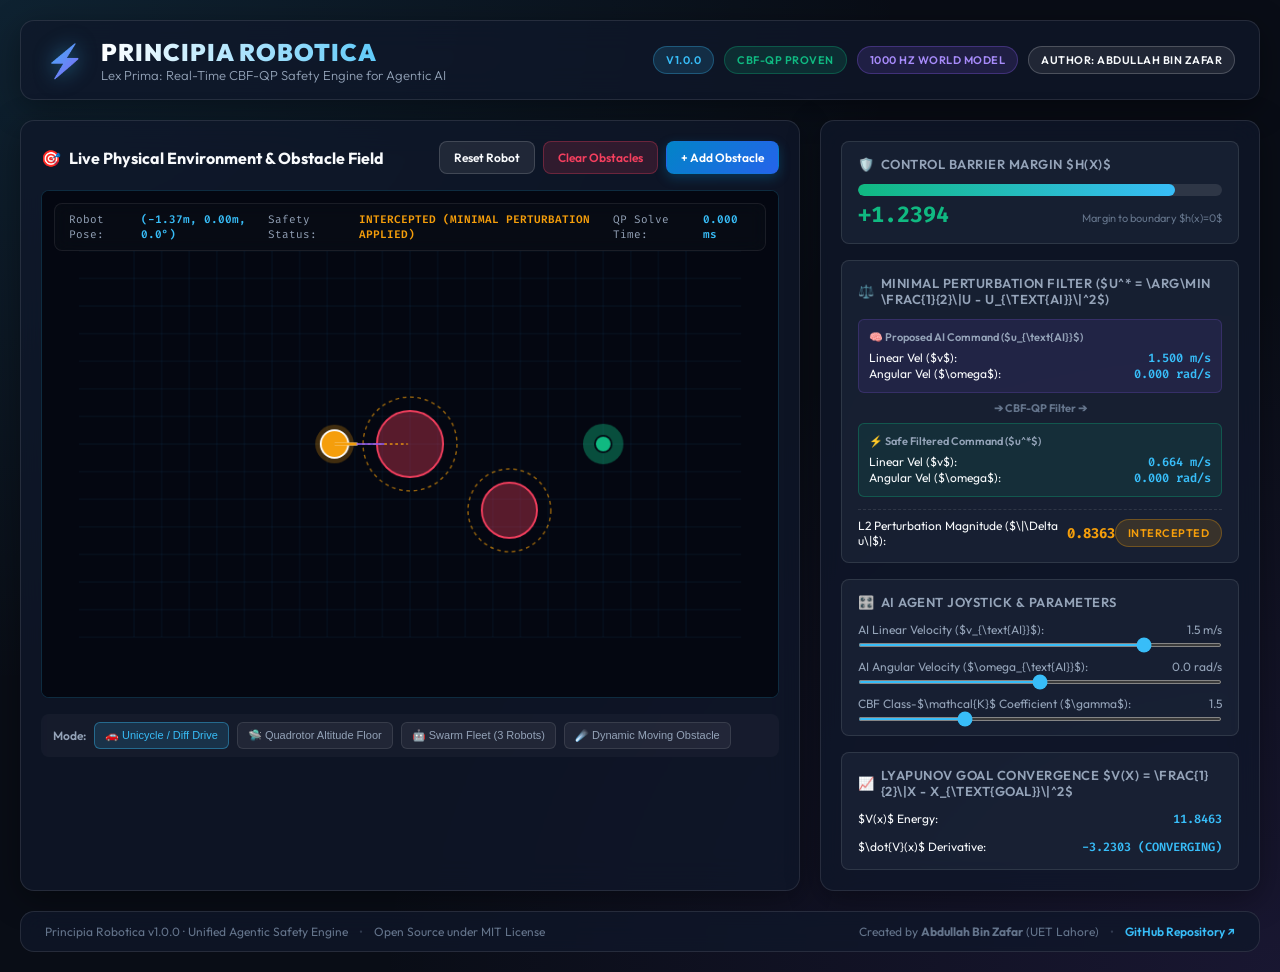
==== index.html @ 6daa2369 "feat: Build PyPI wheel & sdist packages (principia_robotica v1.0.0) + add GitHub Pages root visualiz" ====
<!DOCTYPE html>
<html lang="en">
<head>
    <meta charset="UTF-8">
    <meta name="viewport" content="width=device-width, initial-scale=1.0">
    <title>Principia Robotica — World's First Deterministic Safety Gateway for Embodied AI</title>
    <meta name="description" content="Live 60 FPS Control Barrier Function (CBF-QP) interactive safety simulator. Intercepts AI LLM velocity commands with mathematical safety guarantees.">
    <meta http-equiv="refresh" content="0; url=ui/index.html">
    <script>
        window.location.href = "ui/index.html";
    </script>
</head>
<body style="background-color: #0b0f19; color: #f8fafc; font-family: system-ui, sans-serif; display: flex; align-items: center; justify-content: center; height: 100vh; margin: 0;">
    <div style="text-align: center;">
        <h2>⚡ Redirecting to Principia Robotica Interactive Visualizer...</h2>
        <p><a href="ui/index.html" style="color: #38bdf8; text-decoration: underline;">Click here if not redirected automatically.</a></p>
    </div>
</body>
</html>
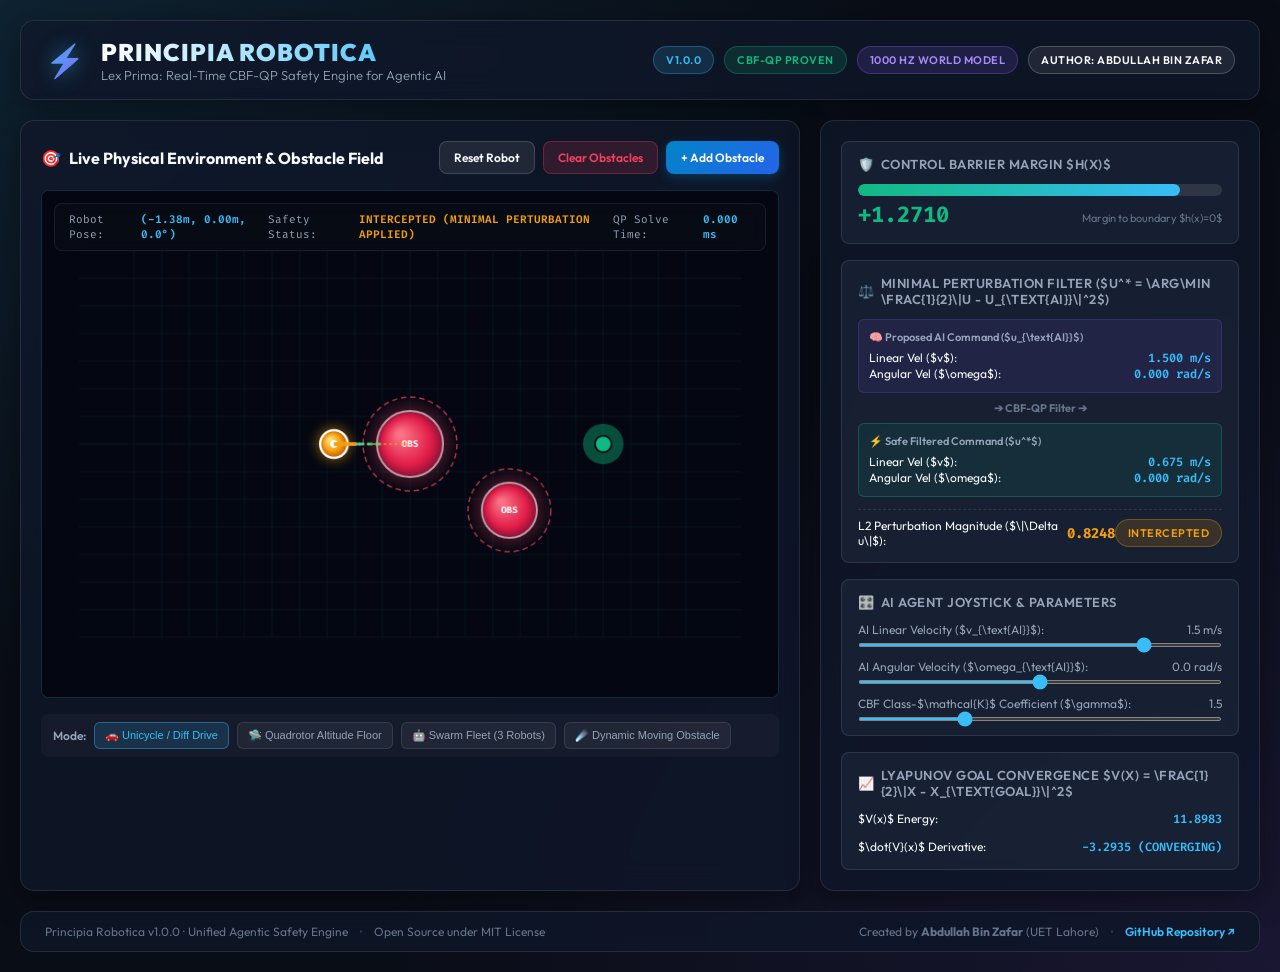
==== commit 3db7796f: "feat(seo): deploy 1200x630 social preview card and configure OpenGraph tags" ====
--- a/index.html
+++ b/index.html
@@ -5,6 +5,10 @@
     <meta name="viewport" content="width=device-width, initial-scale=1.0">
     <title>Principia Robotica — World's First Deterministic Safety Gateway for Embodied AI</title>
     <meta name="description" content="Live 60 FPS Control Barrier Function (CBF-QP) interactive safety simulator. Intercepts AI LLM velocity commands with mathematical safety guarantees.">
+    <meta property="og:image" content="https://raw.githubusercontent.com/EngineerAbdullahBinZafar/principia-robotica/main/assets/social_preview.png">
+    <meta property="og:image:width" content="1200">
+    <meta property="og:image:height" content="630">
+    <meta property="twitter:image" content="https://raw.githubusercontent.com/EngineerAbdullahBinZafar/principia-robotica/main/assets/social_preview.png">
     <meta http-equiv="refresh" content="0; url=ui/index.html">
     <script>
         window.location.href = "ui/index.html";
